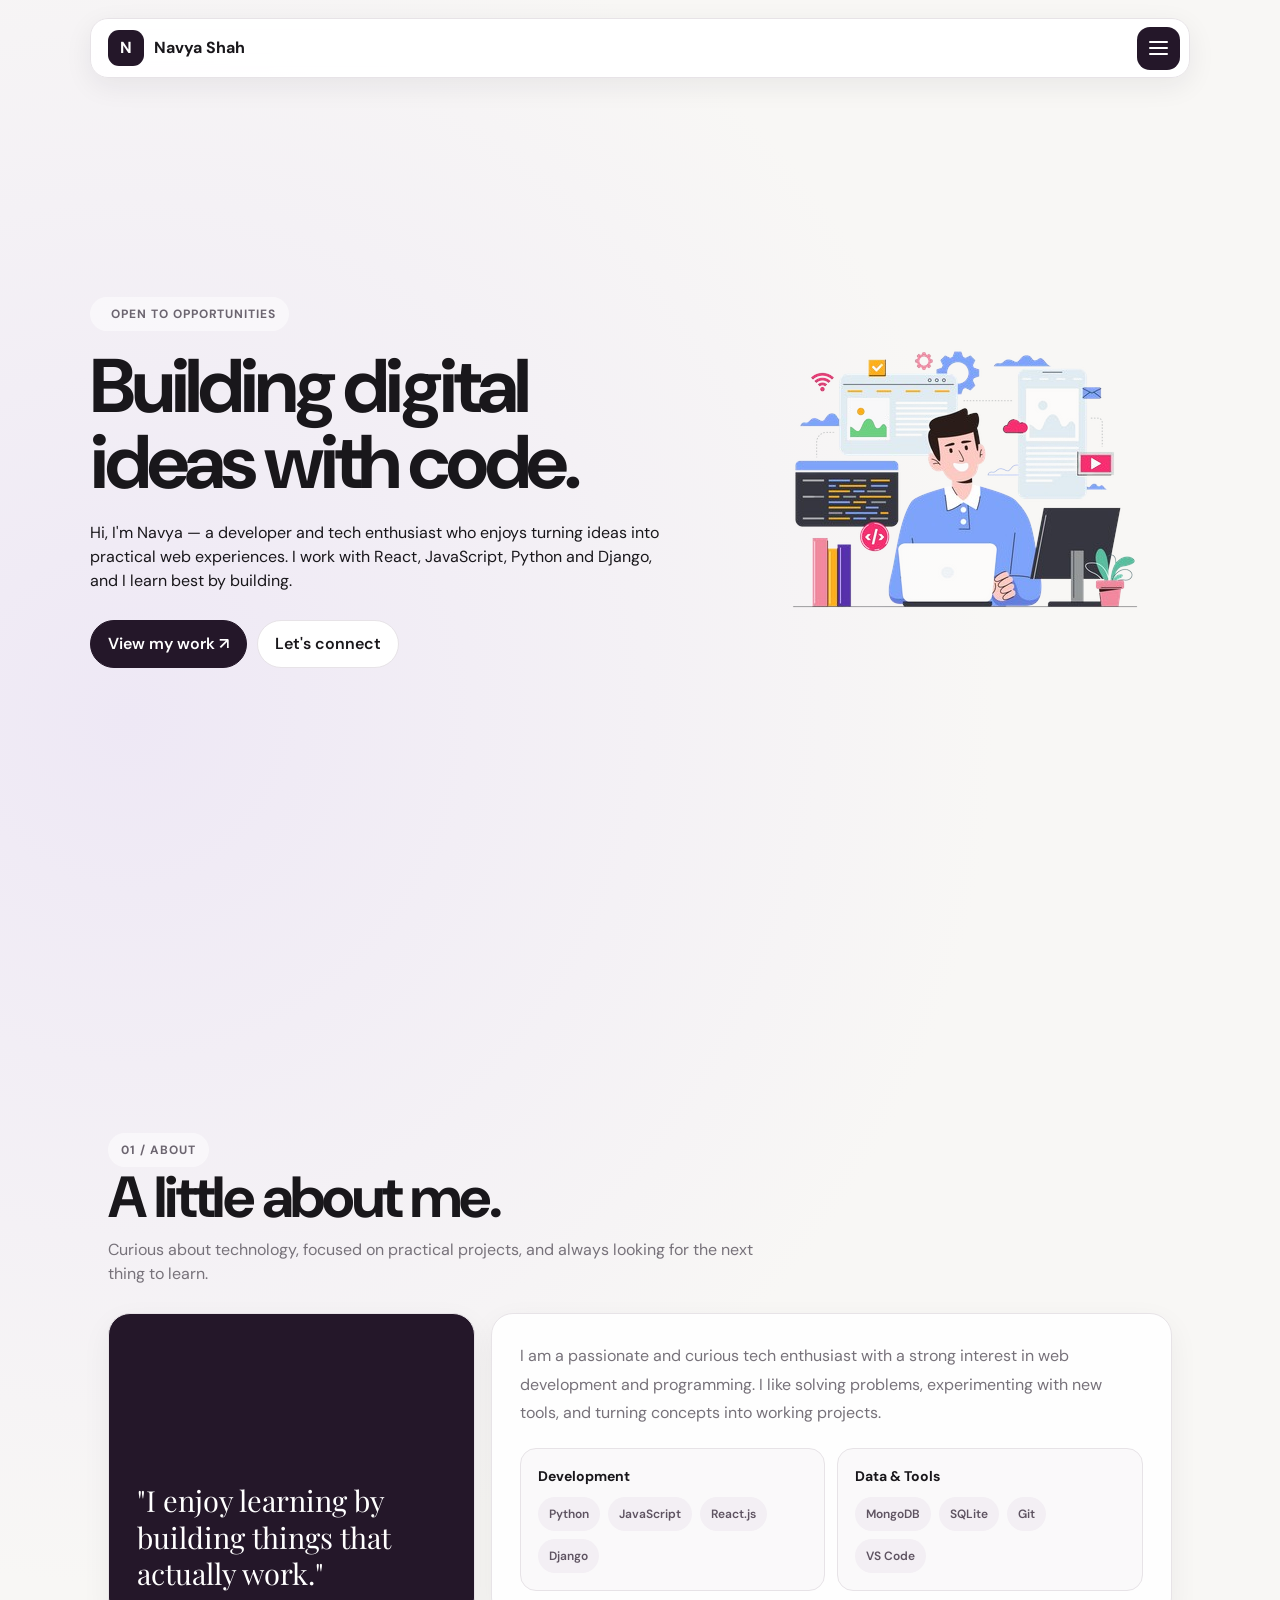
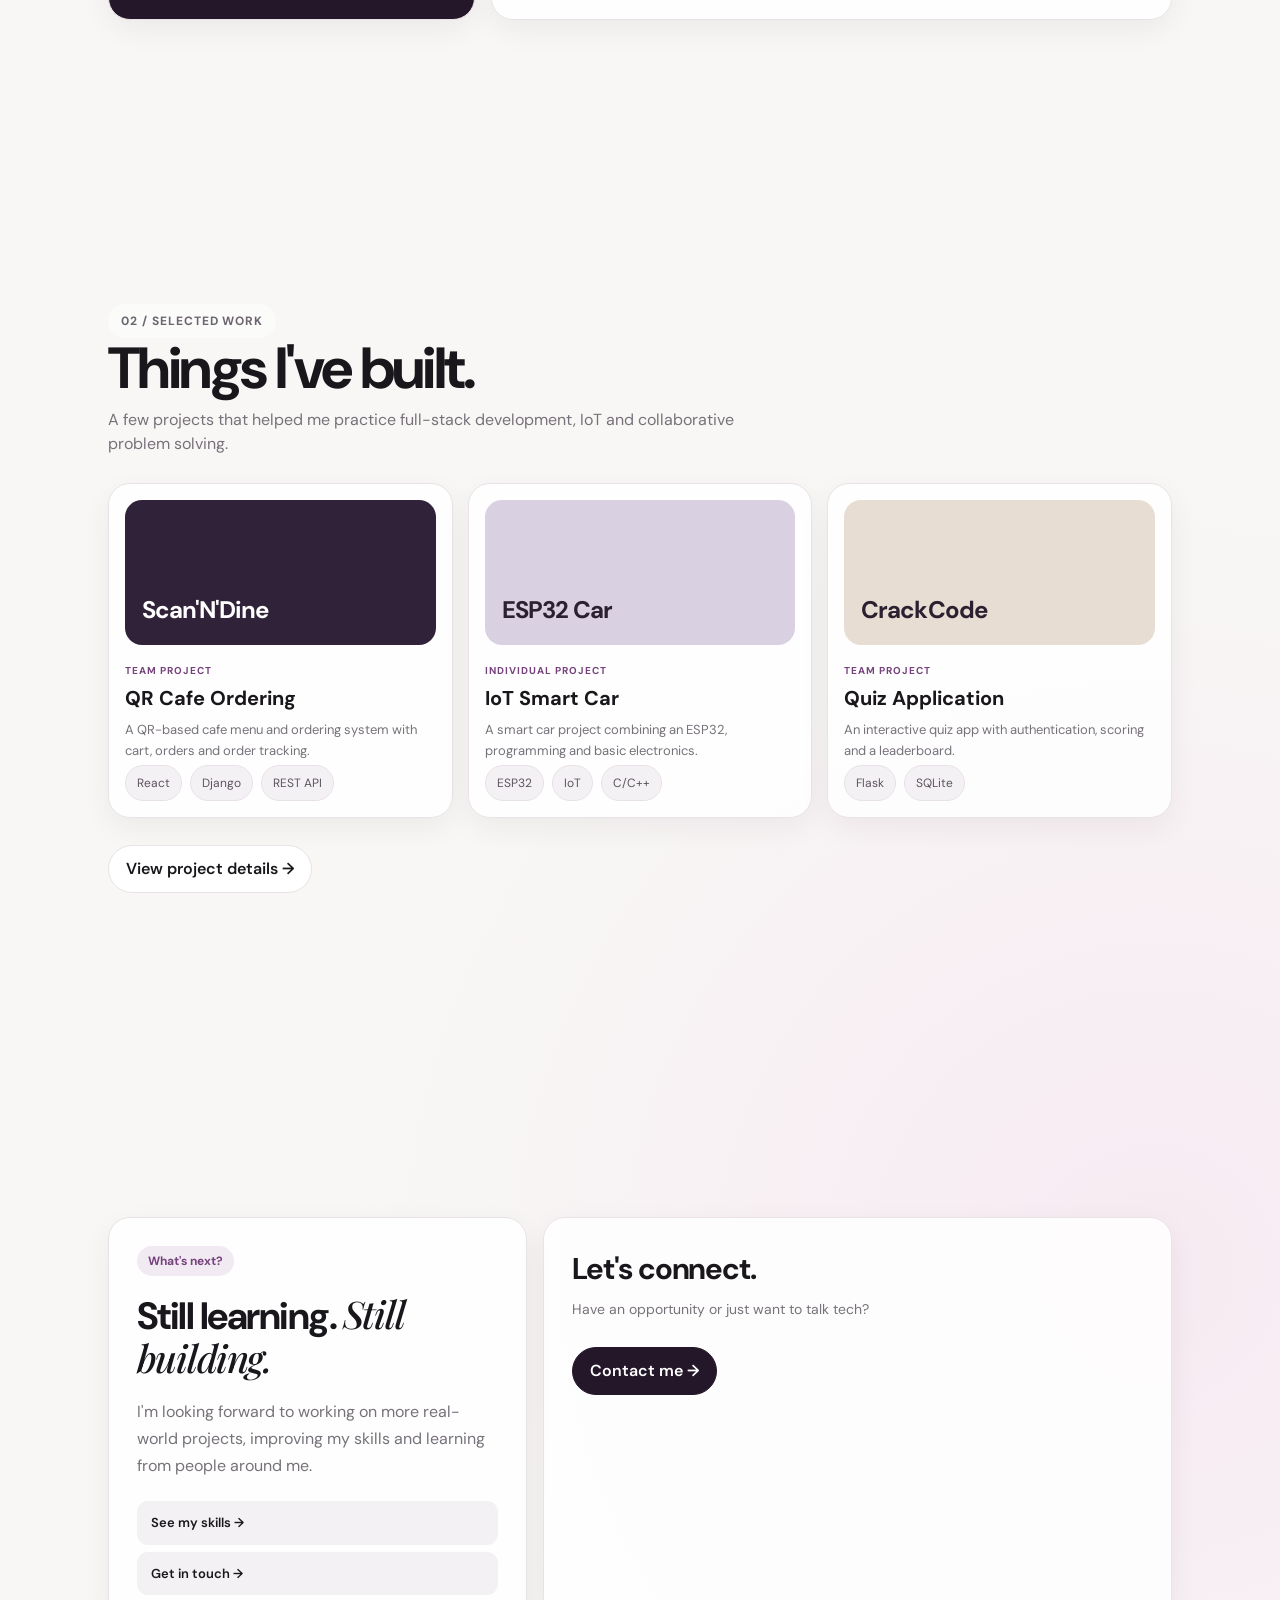
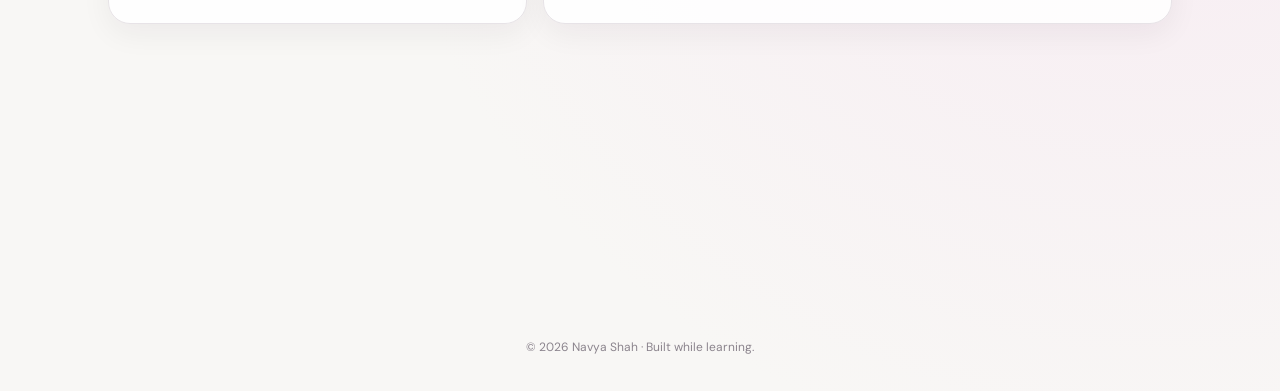
==== index.html @ 8a016179 "Redesign portfolio website" ====
<!doctype html>
<html lang="en">

<head>
    <meta charset="UTF-8">
    <meta name="viewport" content="width=device-width,initial-scale=1.0">
    <title>Navya Shah | Developer</title>
    <link rel="stylesheet" href="style.css">
</head>

<body>
    <header class="topbar"><a class="brand" href="index.html"><span class="brand-mark">N</span><span>Navya
                Shah</span></a><button class="menu-btn" id="menuBtn" aria-label="Open navigation"><span
                class="menu-lines"></span></button></header>
    <div class="drawer-backdrop" id="backdrop"></div>
    <aside class="drawer" id="drawer">
        <div class="drawer-head"><strong>Menu</strong><button class="close-btn" id="closeBtn">×</button></div>
        <nav><a href="index.html">Home <span>→</span></a><a href="intro.html">About & Skills <span>→</span></a><a
                href="projects.html">Projects <span>→</span></a><a href="contact.html">Contact <span>→</span></a></nav>
        <div class="drawer-note">Built as a personal portfolio while learning web development.</div>
    </aside>
    <main>
       <section class="section reveal">
  <div class="hero-grid">
    <div>
      <span class="eyebrow"><span class="dot"></span> Open to opportunities</span>
      <h1>Building digital ideas with <span class="display-italic">code.</span></h1>
      <p class="hero-copy">Hi, I'm Navya — a developer and tech enthusiast who enjoys turning ideas into practical web experiences. I work with React, JavaScript, Python and Django, and I learn best by building.</p>
      <div class="actions">
        <a class="btn primary" href="projects.html">View my work ↗</a>
        <a class="btn" href="contact.html">Let's connect</a>
      </div>
    </div>
    <div class="hero-card">
      <div class="portrait"><img src="Navya.png" alt="Navya"></div>
    </div>
  </div>
</section>
        <section class="section">
            <section class="section reveal">
  <div class="section-head">
    <div><span class="eyebrow">01 / About</span><h2 class="section-title">A little <span class="display-italic">about me.</span></h2></div>
    <p class="section-sub">Curious about technology, focused on practical projects, and always looking for the next thing to learn.</p>
  </div>
  <div class="about-grid">
    <div class="card quote"><p>"I enjoy learning by building things that actually work."</p></div>
    <div class="card about-card">
      <p>I am a passionate and curious tech enthusiast with a strong interest in web development and programming. I like solving problems, experimenting with new tools, and turning concepts into working projects.</p>
      <div class="skill-grid">
        <div class="skill-group"><h3>Development</h3><div class="chips"><span class="chip">Python</span><span class="chip">JavaScript</span><span class="chip">React.js</span><span class="chip">Django</span></div></div>
        <div class="skill-group"><h3>Data & Tools</h3><div class="chips"><span class="chip">MongoDB</span><span class="chip">SQLite</span><span class="chip">Git</span><span class="chip">VS Code</span></div></div>
      </div>
    </div>
  </div>
</section>
        <section class="section">
            <div class="section-head">
    <div><span class="eyebrow">02 / Selected work</span><h2 class="section-title">Things I've <span class="display-italic">built.</span></h2></div>
    <p class="section-sub">A few projects that helped me practice full-stack development, IoT and collaborative problem solving.</p>
  </div>
            <div class="projects">
                <article class="card project">
                    <div class="project-image"><strong>Scan'N'Dine</strong></div><span class="tag">TEAM PROJECT</span>
                    <h3>QR Cafe Ordering</h3>
                    <p>A QR-based cafe menu and ordering system with cart, orders and order tracking.</p>
                    <div class="skills"><span class="skill">React</span><span class="skill">Django</span><span
                            class="skill">REST API</span></div>
                </article>
                <article class="card project">
                    <div class="project-image p2"><strong>ESP32 Car</strong></div><span class="tag">INDIVIDUAL
                        PROJECT</span>
                    <h3>IoT Smart Car</h3>
                    <p>A smart car project combining an ESP32, programming and basic electronics.</p>
                    <div class="skills"><span class="skill">ESP32</span><span class="skill">IoT</span><span
                            class="skill">C/C++</span></div>
                </article>
                <article class="card project">
                    <div class="project-image p3"><strong>CrackCode</strong></div><span class="tag">TEAM PROJECT</span>
                    <h3>Quiz Application</h3>
                    <p>An interactive quiz app with authentication, scoring and a leaderboard.</p>
                    <div class="skills"><span class="skill">Flask</span><span class="skill">SQLite</span></div>
                </article>
            </div>
            <div class="actions"><a class="btn" href="projects.html">View project details →</a></div>
        </section>
        <section class="section">
            <div class="contact-grid">
                <div class="card contact-copy"><span class="kicker">What's next?</span>
                    <h2>Still learning. <span class="italic">Still building.</span></h2>
                    <p>I'm looking forward to working on more real-world projects, improving my skills and learning from
                        people around me.</p>
                    <div class="contact-links"><a href="intro.html">See my skills →</a><a href="contact.html">Get in
                            touch →</a></div>
                </div>
                <div class="card form-card">
                    <h2 style="font-size:30px;letter-spacing:-.04em;margin-bottom:8px">Let's connect.</h2>
                    <p style="color:var(--muted);font-size:14px">Have an opportunity or just want to talk tech?</p>
                    <div class="actions"><a class="btn primary" href="contact.html">Contact me →</a></div>
                </div>
            </div>
        </section>
    </main>
    <footer class="footer">© 2026 Navya Shah · Built while learning.</footer>
    <script>const b = document.getElementById("menuBtn"), d = document.getElementById("drawer"), x = document.getElementById("backdrop"), c = document.getElementById("closeBtn"); function m(o) { d.classList.toggle("open", o); x.classList.toggle("open", o) } b.onclick = () => m(!d.classList.contains("open")); c.onclick = () => m(false); x.onclick = () => m(false); document.querySelectorAll(".drawer a").forEach(a => a.onclick = () => m(false)); document.addEventListener("keydown", e => { if (e.key === "Escape") m(false) });</script>
</body>

</html>
---- style.css ----
@import url('https://fonts.googleapis.com/css2?family=DM+Sans:wght@400;500;600;700&family=Playfair+Display:ital,wght@500;600&display=swap');

:root {
    --bg: #f8f7f5;
    --card: #fff;
    --text: #19171b;
    --muted: #77727a;
    --border: #e7e3e7;
    --purple: #75427c;
    --dark: #241729;
    --soft: #f1eaf3;
    --max: 1100px
}

* {
    box-sizing: border-box;
    margin: 0;
    padding: 0
}

html {
    scroll-behavior: smooth
}

body {
    background: radial-gradient(circle at 10% 20%, #eee8f5, transparent 28%), radial-gradient(circle at 90% 80%, #f7eaf2, transparent 26%), var(--bg);
    color: var(--text);
    font-family: "DM Sans", Arial, sans-serif;
    line-height: 1.5
}

a {
    color: inherit;
    text-decoration: none
}

button,
input,
textarea {
    font: inherit
}

.topbar {
    position: fixed;
    z-index: 100;
    top: 18px;
    left: 50%;
    transform: translateX(-50%);
    width: min(calc(100% - 36px), var(--max));
    height: 60px;
    padding: 8px 9px 8px 17px;
    display: flex;
    align-items: center;
    justify-content: space-between;
    background: rgba(255, 255, 255, .92);
    border: 1px solid var(--border);
    border-radius: 18px;
    box-shadow: 0 8px 28px rgba(35, 25, 38, .07);
    backdrop-filter: blur(12px)
}

.brand {
    display: flex;
    align-items: center;
    gap: 10px;
    font-weight: 700
}

.brand-mark {
    width: 36px;
    height: 36px;
    border-radius: 11px;
    display: grid;
    place-items: center;
    color: #fff;
    background: var(--dark)
}

.menu-btn {
    width: 43px;
    height: 43px;
    border: 0;
    border-radius: 13px;
    background: var(--dark);
    cursor: pointer;
    display: grid;
    place-items: center
}

.menu-lines,
.menu-lines:before,
.menu-lines:after {
    width: 19px;
    height: 2px;
    background: #fff;
    border-radius: 2px;
    display: block
}

.menu-lines {
    position: relative
}

.menu-lines:before,
.menu-lines:after {
    content: "";
    position: absolute;
    left: 0
}

.menu-lines:before {
    top: -6px
}

.menu-lines:after {
    top: 6px
}

.drawer-backdrop {
    position: fixed;
    inset: 0;
    background: rgba(20, 15, 23, .22);
    opacity: 0;
    visibility: hidden;
    transition: .22s;
    z-index: 150
}

.drawer-backdrop.open {
    opacity: 1;
    visibility: visible
}

.drawer {
    position: fixed;
    z-index: 160;
    right: 18px;
    top: 18px;
    width: min(320px, calc(100% - 36px));
    padding: 24px;
    background: #fff;
    border: 1px solid var(--border);
    border-radius: 22px;
    box-shadow: 0 20px 55px rgba(25, 18, 28, .18);
    transform: translateY(-10px);
    opacity: 0;
    visibility: hidden;
    transition: .22s
}

.drawer.open {
    transform: none;
    opacity: 1;
    visibility: visible
}

.drawer-head {
    display: flex;
    justify-content: space-between;
    align-items: center;
    margin-bottom: 18px
}

.close-btn {
    border: 0;
    background: #f0edf1;
    border-radius: 10px;
    width: 36px;
    height: 36px;
    cursor: pointer;
    font-size: 21px
}

.drawer nav {
    display: grid;
    gap: 5px
}

.drawer nav a {
    padding: 13px 14px;
    border-radius: 12px;
    font-weight: 600;
    display: flex;
    justify-content: space-between
}

.drawer nav a:hover {
    background: var(--dark);
    color: #fff
}

.drawer-note {
    margin-top: 17px;
    padding-top: 16px;
    border-top: 1px solid var(--border);
    color: var(--muted);
    font-size: 12px
}

main {
    padding-top: 78px
}

.section {
    width: min(calc(100% - 36px), var(--max));
    margin: auto;
    min-height: calc(100vh - 78px);
    padding: 72px 0 85px;
    display: flex;
    flex-direction: column;
    justify-content: center
}

.hero {
    display: grid;
    grid-template-columns: 1.15fr .85fr;
    gap: 55px;
    align-items: center
}

.kicker {
    display: inline-block;
    padding: 6px 11px;
    background: var(--soft);
    color: var(--purple);
    border-radius: 999px;
    font-size: 12px;
    font-weight: 700
}

h1 {
    font-size: clamp(48px, 7vw, 76px);
    line-height: 1;
    letter-spacing: -.055em;
    margin: 18px 0 20px
}

.italic {
    font-family: "Playfair Display", serif;
    font-style: italic;
    font-weight: 500
}

.hero p,
.page-intro {
    color: var(--muted);
    max-width: 610px;
    font-size: 17px;
    line-height: 1.75
}

.actions {
    display: flex;
    gap: 10px;
    flex-wrap: wrap;
    margin-top: 27px
}

.btn {
    border: 1px solid var(--border);
    background: #fff;
    padding: 11px 17px;
    border-radius: 999px;
    font-weight: 600;
    cursor: pointer;
    display: inline-flex;
    align-items: center;
    gap: 7px;
    transition: .18s
}

.btn:hover {
    transform: translateY(-2px)
}

.btn.primary {
    background: var(--dark);
    color: #fff;
    border-color: var(--dark)
}

.profile-card {
    position: relative;
    min-height: 390px;
    overflow: hidden;
    border-radius: 30px;
    background: #ece6ef;
    border: 1px solid var(--border)
}

.profile-card img {
    width: 100%;
    height: 100%;
    min-height: 390px;
    object-fit: contain;
    object-position: center bottom
}

.profile-label {
    position: absolute;
    left: 16px;
    bottom: 16px;
    padding: 8px 12px;
    border-radius: 10px;
    background: rgba(255, 255, 255, .9);
    font-size: 12px;
    font-weight: 600
}

.section-title {
    font-size: clamp(38px, 5vw, 58px);
    line-height: 1.05;
    letter-spacing: -.045em
}

.section-head {
    margin-bottom: 27px
}

.section-head p {
    margin-top: 10px;
    color: var(--muted);
    max-width: 650px
}

.card {
    background: rgba(255, 255, 255, .88);
    border: 1px solid var(--border);
    border-radius: 22px;
    box-shadow: 0 10px 30px rgba(35, 25, 38, .055)
}

.about-grid {
    display: grid;
    grid-template-columns: .7fr 1.3fr;
    gap: 16px
}

.quote {
    min-height: 290px;
    padding: 28px;
    display: flex;
    align-items: end;
    background: var(--dark);
    color: #fff
}

.quote p {
    font-family: "Playfair Display", serif;
    font-size: 29px;
    line-height: 1.25
}

.about-card {
    padding: 28px
}

.about-card p {
    color: var(--muted);
    line-height: 1.8
}
.page-hero .eyebrow{margin-bottom:4px}
.eyebrow{
    display:inline-flex;align-items:center;gap:8px;width:max-content;
    padding:8px 13px;border:1px solid var(--line);border-radius:999px;
    background:rgba(255,255,255,.52);color:#6c6570;font-size:12px;font-weight:700;
    letter-spacing:.08em;text-transform:uppercase
}
.hero-grid{display:grid;grid-template-columns:1.2fr .8fr;gap:70px;align-items:center}

.skills {
    display: flex;
    flex-wrap: wrap;
    gap: 8px;
    margin-top: 20px
}

.skill {
    padding: 8px 11px;
    background: #f4f1f4;
    border: 1px solid #e8e2e8;
    border-radius: 999px;
    font-size: 12px;
    color: #5d5360
}
.skill-grid{display:grid;grid-template-columns:repeat(2,1fr);gap:14px;margin-top:24px}
.skill-group{padding:22px;border:1px solid var(--line);border-radius:20px;background:rgba(255,255,255,.5)}
.skill-group h3{font-size:14px;margin-bottom:14px}
.chips{display:flex;flex-wrap:wrap;gap:8px}
.chip{
    padding:8px 11px;border-radius:999px;background:#f3eff4;color:#5e5361;font-size:12px;font-weight:600
}

.projects {
    display: grid;
    grid-template-columns: repeat(3, 1fr);
    gap: 15px
}

.project {
    padding: 16px;
    min-height: 335px;
    display: flex;
    flex-direction: column;
    transition: .2s
}

.project:hover {
    transform: translateY(-4px)
}

.project-image {
    height: 145px;
    border-radius: 17px;
    display: flex;
    align-items: end;
    padding: 17px;
    background: #302238;
    color: #fff;
    margin-bottom: 18px
}

.project-image.p2 {
    background: #d9d0e1;
    color: #2b2030
}

.project-image.p3 {
    background: #e8ddd3;
    color: #2b2030
}

.project-image strong {
    font-size: 24px;
    letter-spacing: -.04em
}

.tag {
    font-size: 10px;
    font-weight: 700;
    color: var(--purple);
    letter-spacing: .1em
}

.project h3 {
    font-size: 20px;
    margin: 5px 0 7px
}

.project p {
    font-size: 13px;
    color: var(--muted);
    line-height: 1.6
}

.project .skills {
    margin-top: auto
}

.skill-grid {
    display: grid;
    grid-template-columns: 1fr 1fr;
    gap: 12px;
    margin-top: 20px
}

.skill-group {
    border: 1px solid var(--border);
    background: #faf9fa;
    border-radius: 16px;
    padding: 17px
}

.skill-group h3 {
    font-size: 14px;
    margin-bottom: 10px
}

.contact-grid {
    display: grid;
    grid-template-columns: .8fr 1.2fr;
    gap: 16px
}

.contact-copy,
.form-card {
    padding: 28px
}

.contact-copy h2 {
    font-size: 38px;
    line-height: 1.08;
    letter-spacing: -.04em;
    margin: 17px 0
}

.contact-copy p {
    color: var(--muted);
    line-height: 1.7
}

.contact-links {
    display: grid;
    gap: 7px;
    margin-top: 22px
}

.contact-links a {
    padding: 12px 14px;
    background: #f4f1f4;
    border-radius: 11px;
    font-size: 13px;
    font-weight: 600
}

.form-row {
    display: grid;
    grid-template-columns: 1fr 1fr;
    gap: 12px
}

.field {
    margin-bottom: 13px
}

label {
    display: block;
    font-size: 12px;
    font-weight: 700;
    margin-bottom: 6px
}

input,
textarea {
    width: 100%;
    padding: 12px 13px;
    border: 1px solid var(--border);
    border-radius: 12px;
    background: #fff;
    outline: none
}

input:focus,
textarea:focus {
    border-color: #9a65a0;
    box-shadow: 0 0 0 3px rgba(117, 66, 124, .08)
}

textarea {
    min-height: 125px;
    resize: vertical
}

.next {
    width: min(calc(100% - 36px), var(--max));
    margin: 0 auto 38px;
    padding: 17px 20px;
    display: flex;
    justify-content: space-between;
    align-items: center;
    border-radius: 17px;
    background: var(--dark);
    color: #fff
}

.next small {
    display: block;
    color: #bfb5c2;
    font-size: 11px;
    margin-bottom: 3px
}

.next strong {
    font-size: 15px
}

.next a {
    font-size: 13px;
    font-weight: 600
}

.footer {
    text-align: center;
    padding: 15px 20px 35px;
    color: #8b848d;
    font-size: 12px
}

.page-hero {
    min-height: 55vh;
    justify-content: center
}

@media(max-width:850px) {

    .hero,
    .about-grid,
    .contact-grid {
        grid-template-columns: 1fr
    }

    .profile-card {
        max-width: 500px
    }

    .projects {
        grid-template-columns: 1fr 1fr
    }
}

@media(max-width:600px) {
    .topbar {
        top: 10px;
        width: calc(100% - 20px)
    }

    .drawer {
        top: 10px;
        right: 10px;
        width: calc(100% - 20px)
    }

    main {
        padding-top: 70px
    }

    .section {
        width: calc(100% - 24px);
        min-height: auto;
        padding: 55px 0 70px
    }

    h1 {
        font-size: 52px
    }

    .hero p,
    .page-intro {
        font-size: 15px
    }

    .profile-card,
    .profile-card img {
        min-height: 330px
    }

    .projects,
    .skill-grid,
    .form-row {
        grid-template-columns: 1fr
    }

    .quote {
        min-height: 220px
    }

    .next {
        width: calc(100% - 24px)
    }
}
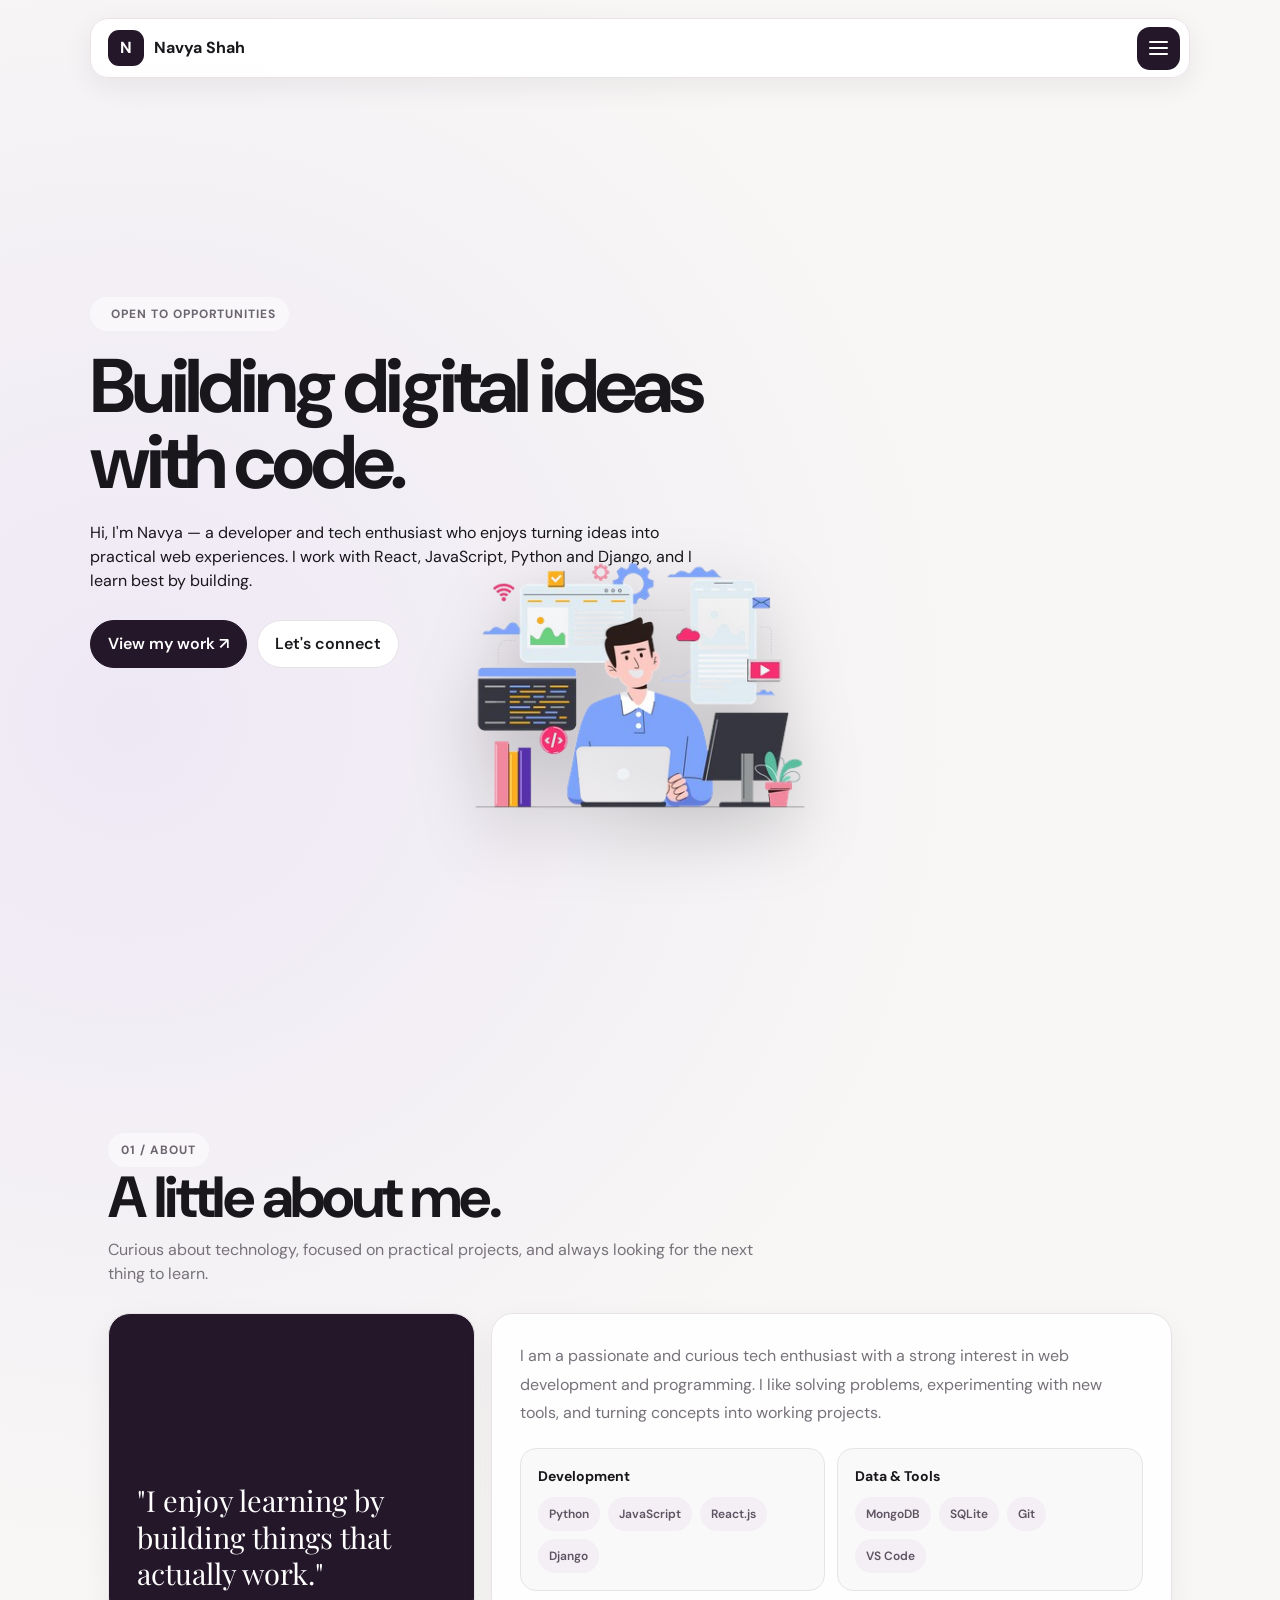
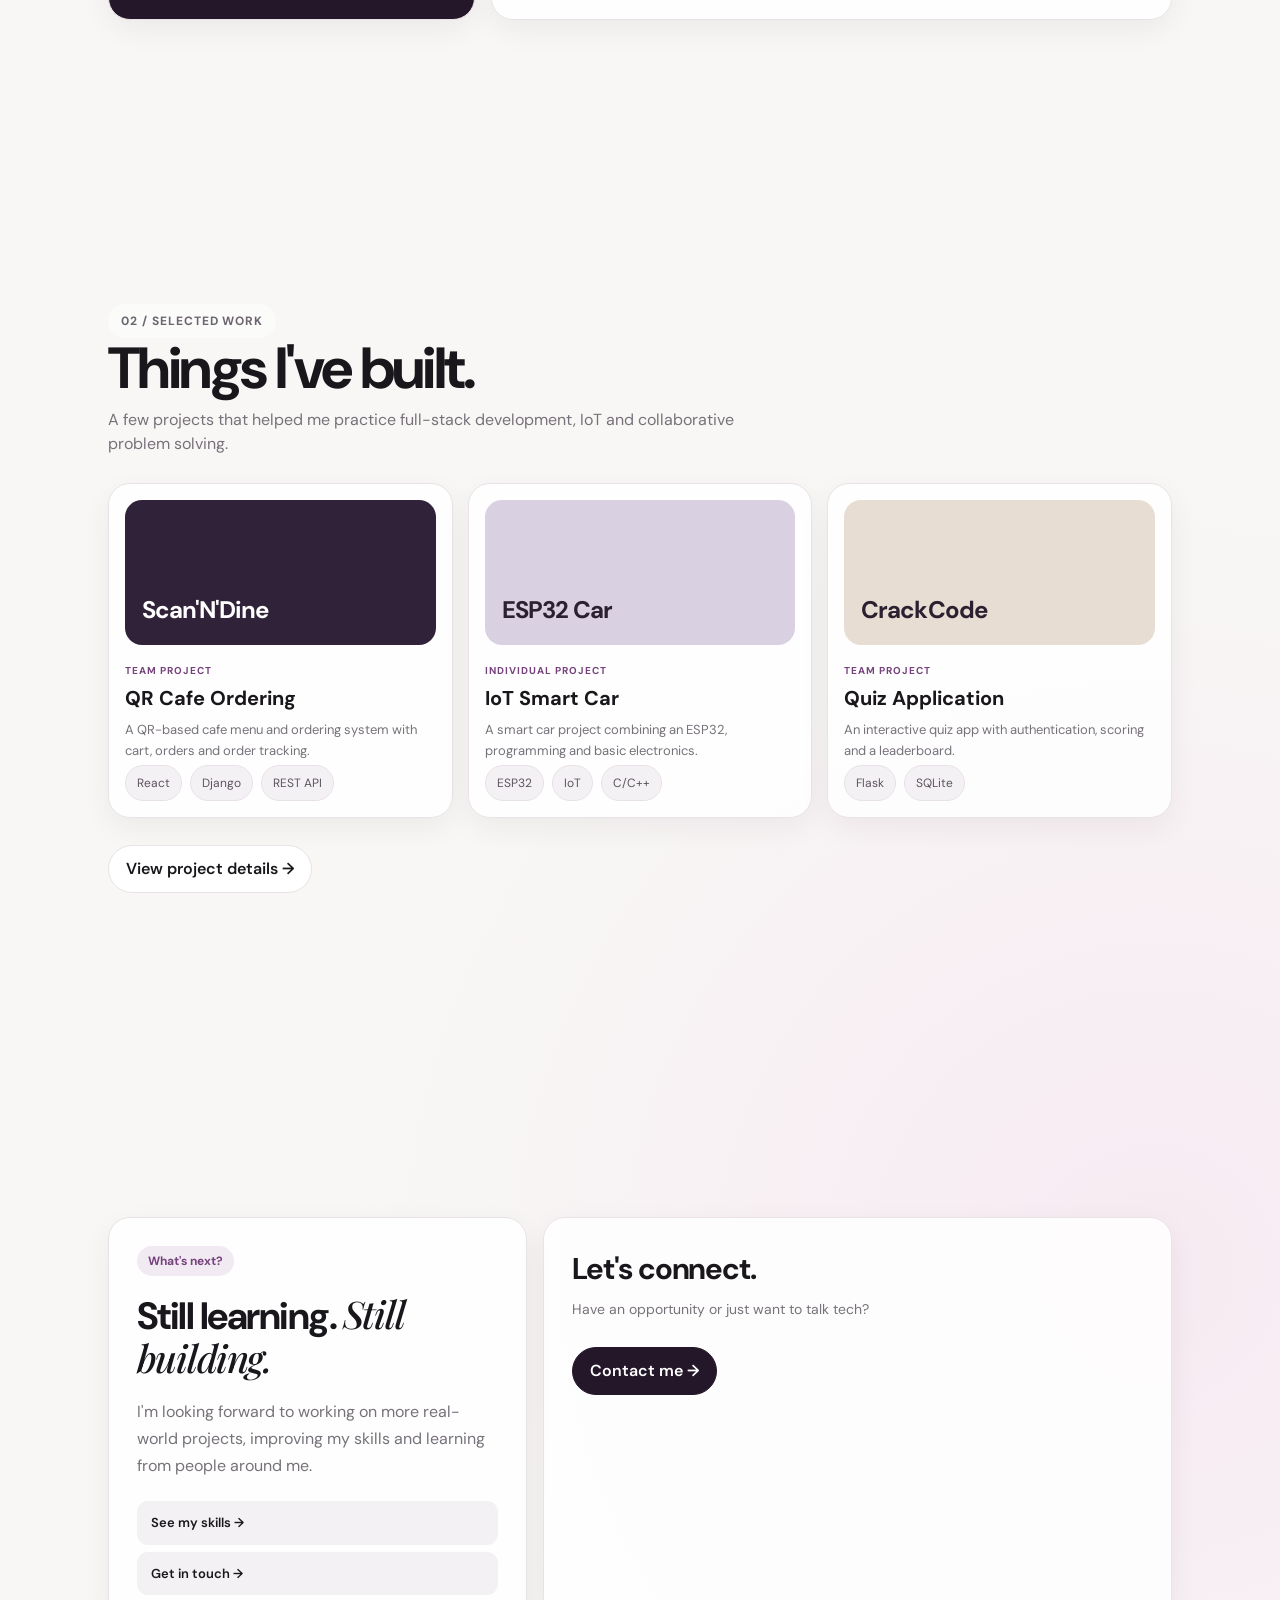
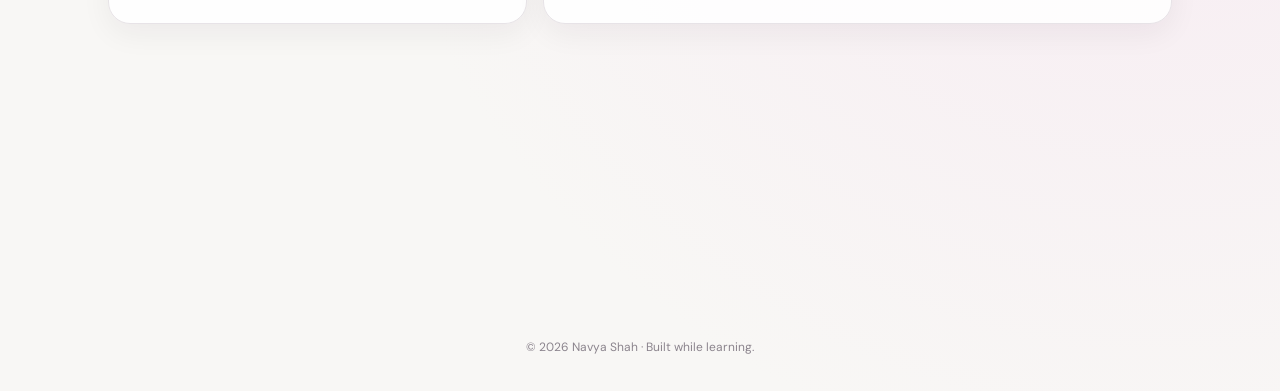
==== commit cbb7ce5a: "Changes portfolio website" ====
--- a/index.html
+++ b/index.html
@@ -31,7 +31,7 @@
         <a class="btn" href="contact.html">Let's connect</a>
       </div>
     </div>
-    <div class="hero-card">
+    <div class="hero-grid">
       <div class="portrait"><img src="Navya.png" alt="Navya"></div>
     </div>
   </div>
--- a/style.css
+++ b/style.css
@@ -114,6 +114,13 @@
 
 .menu-lines:after {
     top: 6px
+}
+.portrait{
+    position:absolute;inset:0;display:flex;align-items:flex-end;justify-content:center;
+}
+.portrait img{
+    width:min(85%,430px);max-height:90%;object-fit:contain;filter:drop-shadow(0 25px 35px rgba(0,0,0,.22));
+    mix-blend-mode:normal
 }
 
 .drawer-backdrop {
@@ -366,8 +373,21 @@
     background:rgba(255,255,255,.52);color:#6c6570;font-size:12px;font-weight:700;
     letter-spacing:.08em;text-transform:uppercase
 }
-.hero-grid{display:grid;grid-template-columns:1.2fr .8fr;gap:70px;align-items:center}
-
+.hero-grid {
+    display: grid;
+    grid-template-columns: 1.2fr .8fr;
+    gap: 70px;
+    align-items: center;
+}
+
+.hero-card {
+    position: relative;
+    min-height: 500px;
+    overflow: hidden;
+    border-radius: 30px;
+    background: #ece6ef;
+    border: 1px solid var(--border);
+}
 .skills {
     display: flex;
     flex-wrap: wrap;
@@ -591,70 +611,96 @@
     justify-content: center
 }
 
-@media(max-width:850px) {
-
-    .hero,
+@media (max-width: 850px) {
+
+    .hero-grid,
     .about-grid,
     .contact-grid {
-        grid-template-columns: 1fr
-    }
-
-    .profile-card {
-        max-width: 500px
+        grid-template-columns: 1fr;
+    }
+
+    .hero-grid {
+        gap: 40px;
+    }
+
+    .hero-card {
+        min-height: 420px;
+        width: 100%;
+        max-width: 500px;
+        margin: 0 auto;
     }
 
     .projects {
-        grid-template-columns: 1fr 1fr
-    }
-}
-
-@media(max-width:600px) {
+        grid-template-columns: 1fr 1fr;
+    }
+}
+@media (max-width: 600px) {
+
     .topbar {
         top: 10px;
-        width: calc(100% - 20px)
+        width: calc(100% - 20px);
     }
 
     .drawer {
         top: 10px;
         right: 10px;
-        width: calc(100% - 20px)
+        width: calc(100% - 20px);
     }
 
     main {
-        padding-top: 70px
+        padding-top: 70px;
     }
 
     .section {
         width: calc(100% - 24px);
         min-height: auto;
-        padding: 55px 0 70px
+        padding: 55px 0 70px;
+    }
+
+    .hero-grid {
+        grid-template-columns: 1fr;
+        gap: 35px;
     }
 
     h1 {
-        font-size: 52px
+        font-size: clamp(42px, 12vw, 52px);
+        word-break: normal;
     }
 
     .hero p,
     .page-intro {
-        font-size: 15px
-    }
-
-    .profile-card,
-    .profile-card img {
-        min-height: 330px
+        font-size: 15px;
+    }
+
+    .hero-card {
+        min-height: 350px;
+        width: 100%;
+    }
+
+    .portrait img {
+        width: min(90%, 360px);
+        max-height: 92%;
     }
 
     .projects,
     .skill-grid,
     .form-row {
-        grid-template-columns: 1fr
+        grid-template-columns: 1fr;
     }
 
     .quote {
-        min-height: 220px
+        min-height: 220px;
     }
 
     .next {
-        width: calc(100% - 24px)
+        width: calc(100% - 24px);
+    }
+
+    .actions {
+        gap: 8px;
+    }
+
+    .btn {
+        padding: 10px 15px;
     }
 }
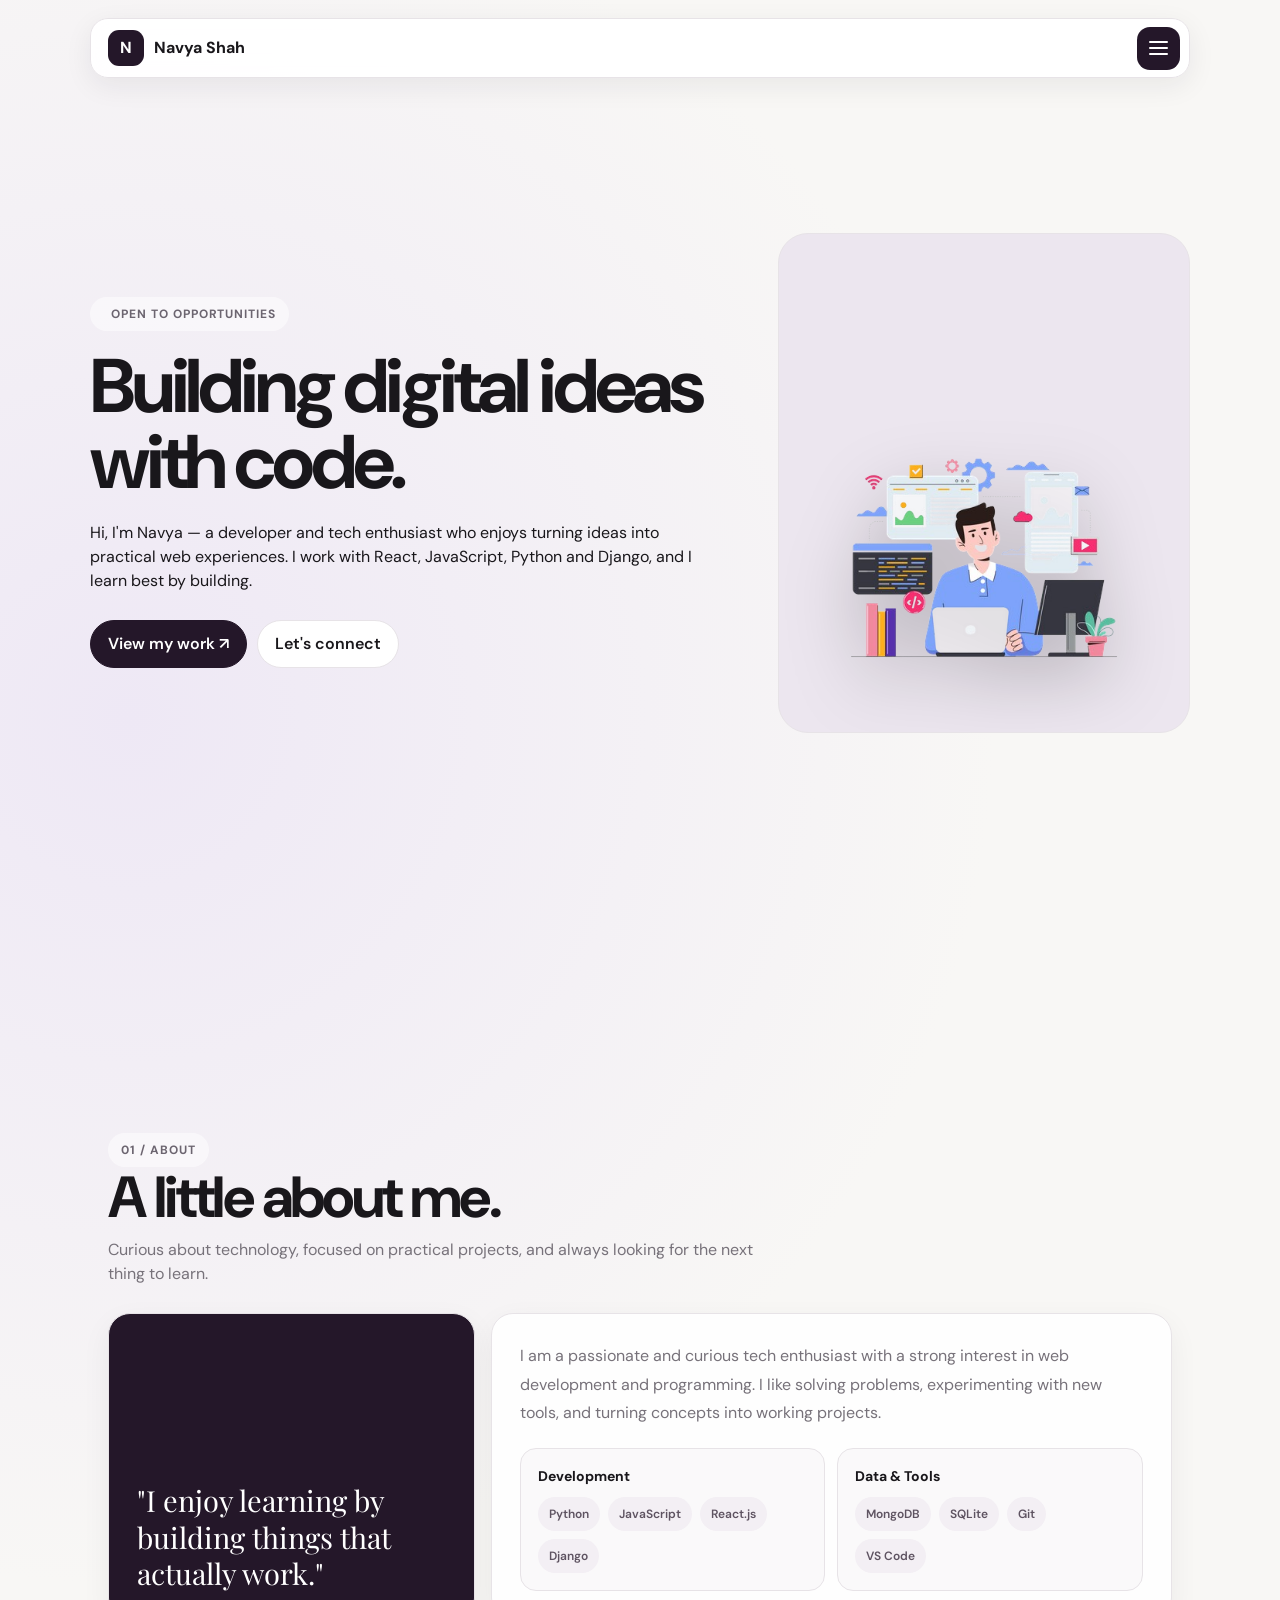
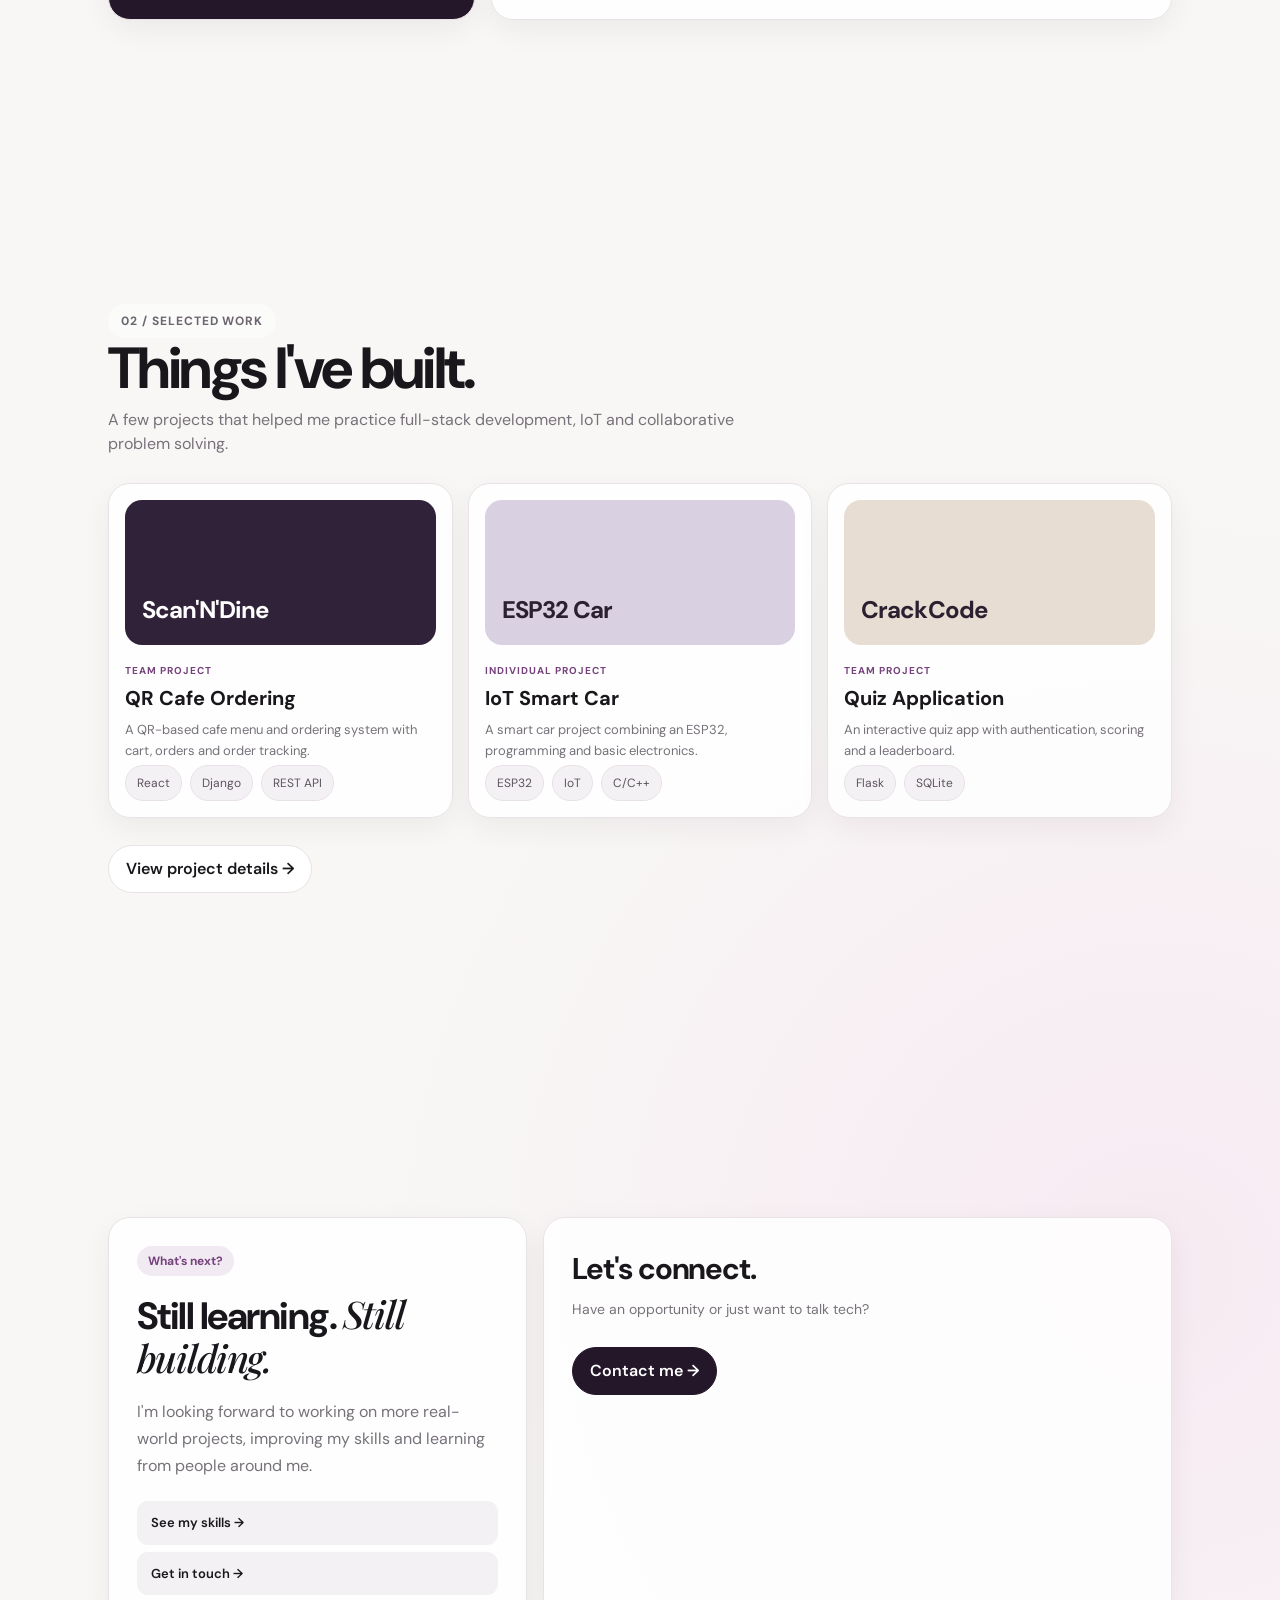
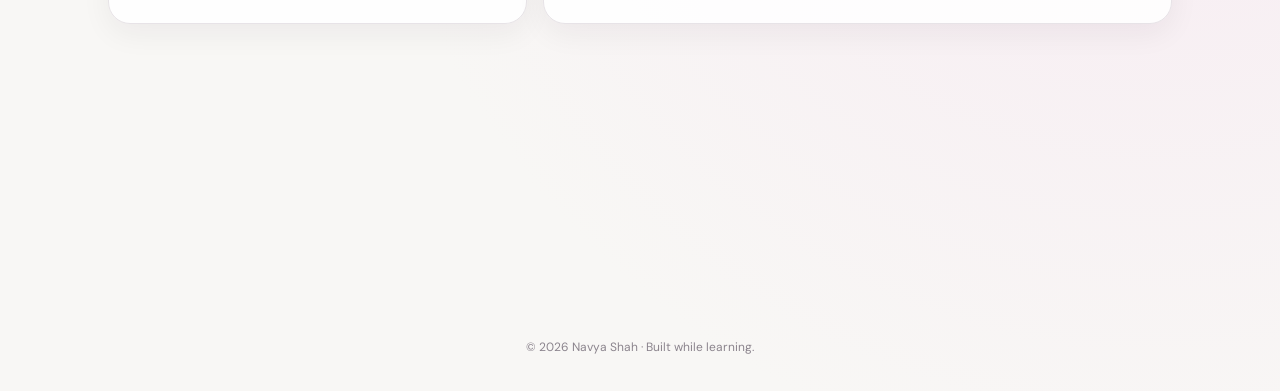
==== commit fb0b5caa: "Changes portfolio website" ====
--- a/index.html
+++ b/index.html
@@ -31,7 +31,7 @@
         <a class="btn" href="contact.html">Let's connect</a>
       </div>
     </div>
-    <div class="hero-grid">
+    <div class="hero-card">
       <div class="portrait"><img src="Navya.png" alt="Navya"></div>
     </div>
   </div>
--- a/style.css
+++ b/style.css
@@ -678,8 +678,9 @@
     }
 
     .portrait img {
-        width: min(90%, 360px);
-        max-height: 92%;
+        width: min(90%, 260px);
+        max-height: 80%;
+        margin:auto;
     }
 
     .projects,
